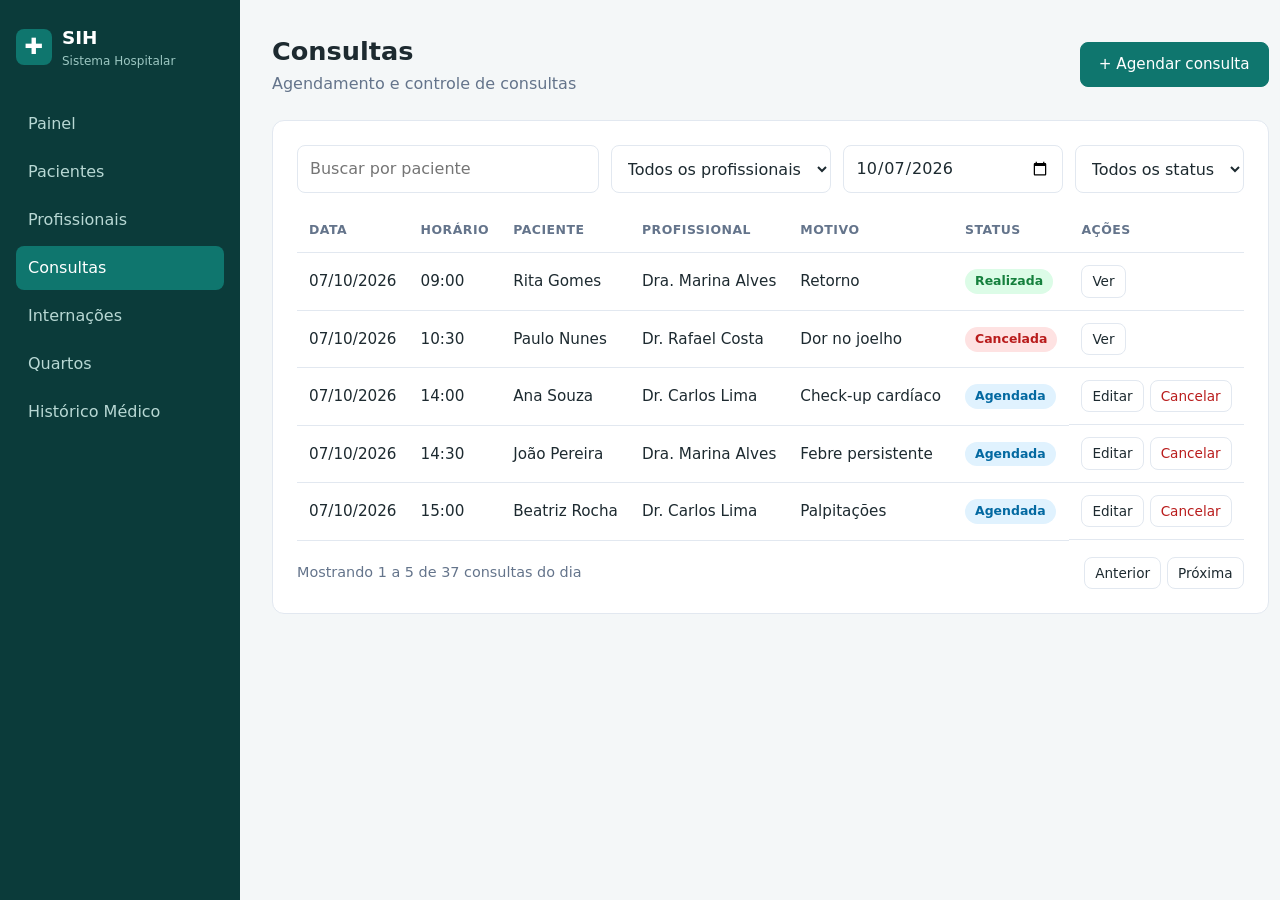
==== public/consultas.html @ 807a5f5b "feat: new html files" ====
<!DOCTYPE html>
<html lang="pt-BR">
<head>
  <meta charset="UTF-8">
  <meta name="viewport" content="width=device-width, initial-scale=1.0">
  <title>Consultas - Sistema Hospitalar</title>
  <link rel="stylesheet" href="css/style.css">
</head>
<body>
  <aside class="sidebar">
    <div class="brand"><span class="logo">✚</span><div>SIH<small>Sistema Hospitalar</small></div></div>
    <nav>
      <a href="index.html">Painel</a>
      <a href="pacientes.html">Pacientes</a>
      <a href="profissionais.html">Profissionais</a>
      <a href="consultas.html" class="active">Consultas</a>
      <a href="internacoes.html">Internações</a>
      <a href="quartos.html">Quartos</a>
      <a href="historico.html">Histórico Médico</a>
    </nav>
  </aside>

  <main>
    <div class="page-header">
      <div>
        <h1>Consultas</h1>
        <p class="subtitle">Agendamento e controle de consultas</p>
      </div>
      <a href="consulta-form.html" class="btn btn-primary">+ Agendar consulta</a>
    </div>

    <section class="card">
      <form class="toolbar">
        <input type="search" placeholder="Buscar por paciente">
        <select>
          <option>Todos os profissionais</option>
          <option>Dr. Carlos Lima</option>
          <option>Dra. Marina Alves</option>
          <option>Dr. Rafael Costa</option>
        </select>
        <input type="date" value="2026-10-07" style="flex: 0">
        <select>
          <option>Todos os status</option>
          <option>Agendada</option>
          <option>Realizada</option>
          <option>Cancelada</option>
        </select>
      </form>

      <div class="table-wrap">
        <table>
          <thead>
            <tr><th>Data</th><th>Horário</th><th>Paciente</th><th>Profissional</th><th>Motivo</th><th>Status</th><th>Ações</th></tr>
          </thead>
          <tbody>
            <tr>
              <td>07/10/2026</td><td>09:00</td><td>Rita Gomes</td><td>Dra. Marina Alves</td><td>Retorno</td>
              <td><span class="badge badge-ok">Realizada</span></td>
              <td class="actions"><a href="consulta-form.html" class="btn btn-sm">Ver</a></td>
            </tr>
            <tr>
              <td>07/10/2026</td><td>10:30</td><td>Paulo Nunes</td><td>Dr. Rafael Costa</td><td>Dor no joelho</td>
              <td><span class="badge badge-danger">Cancelada</span></td>
              <td class="actions"><a href="consulta-form.html" class="btn btn-sm">Ver</a></td>
            </tr>
            <tr>
              <td>07/10/2026</td><td>14:00</td><td>Ana Souza</td><td>Dr. Carlos Lima</td><td>Check-up cardíaco</td>
              <td><span class="badge badge-info">Agendada</span></td>
              <td class="actions"><a href="consulta-form.html" class="btn btn-sm">Editar</a><button class="btn btn-sm btn-danger">Cancelar</button></td>
            </tr>
            <tr>
              <td>07/10/2026</td><td>14:30</td><td>João Pereira</td><td>Dra. Marina Alves</td><td>Febre persistente</td>
              <td><span class="badge badge-info">Agendada</span></td>
              <td class="actions"><a href="consulta-form.html" class="btn btn-sm">Editar</a><button class="btn btn-sm btn-danger">Cancelar</button></td>
            </tr>
            <tr>
              <td>07/10/2026</td><td>15:00</td><td>Beatriz Rocha</td><td>Dr. Carlos Lima</td><td>Palpitações</td>
              <td><span class="badge badge-info">Agendada</span></td>
              <td class="actions"><a href="consulta-form.html" class="btn btn-sm">Editar</a><button class="btn btn-sm btn-danger">Cancelar</button></td>
            </tr>
          </tbody>
        </table>
      </div>

      <div class="pagination">
        <span>Mostrando 1 a 5 de 37 consultas do dia</span>
        <div class="actions"><button class="btn btn-sm">Anterior</button><button class="btn btn-sm">Próxima</button></div>
      </div>
    </section>
  </main>
</body>
</html>
---- public/css/style.css ----
:root {
  --bg: #f4f7f8;
  --surface: #ffffff;
  --text: #1d2a30;
  --muted: #64748b;
  --primary: #0f766e;
  --primary-dark: #115e59;
  --sidebar: #0b3b3a;
  --border: #e2e8f0;
  --ok: #15803d;
  --warn: #b45309;
  --danger: #b91c1c;
  --info: #0369a1;
}

* { box-sizing: border-box; margin: 0; padding: 0; }

body {
  font-family: system-ui, "Segoe UI", Roboto, Arial, sans-serif;
  background: var(--bg);
  color: var(--text);
  display: flex;
  min-height: 100vh;
  line-height: 1.5;
}

/* ===== Menu lateral ===== */
.sidebar {
  width: 240px;
  background: var(--sidebar);
  padding: 24px 16px;
  flex-shrink: 0;
}

.brand {
  display: flex;
  align-items: center;
  gap: 10px;
  color: #fff;
  font-weight: 700;
  font-size: 1.15rem;
  margin-bottom: 32px;
}

.brand small {
  display: block;
  font-weight: 400;
  font-size: 0.75rem;
  color: #9cc7c2;
}

.logo {
  width: 36px;
  height: 36px;
  border-radius: 8px;
  background: var(--primary);
  display: grid;
  place-items: center;
  font-size: 1.4rem;
}

.sidebar nav a {
  display: block;
  padding: 10px 12px;
  margin-bottom: 4px;
  border-radius: 8px;
  color: #b8d8d4;
  text-decoration: none;
}

.sidebar nav a:hover { background: rgba(255, 255, 255, 0.08); color: #fff; }
.sidebar nav a.active { background: var(--primary); color: #fff; }


main {
  flex: 1;
  padding: 32px;
  max-width: 1200px;
}

.page-header {
  display: flex;
  justify-content: space-between;
  align-items: center;
  gap: 16px;
  flex-wrap: wrap;
  margin-bottom: 24px;
}

h1 { font-size: 1.6rem; }
.subtitle { color: var(--muted); margin-top: 2px; }
.breadcrumb { color: var(--muted); font-size: 0.85rem; margin-bottom: 4px; }
.breadcrumb a { color: var(--primary); text-decoration: none; }

.card {
  background: var(--surface);
  border: 1px solid var(--border);
  border-radius: 12px;
  padding: 24px;
  margin-bottom: 24px;
}

.section-title { font-size: 1.1rem; margin-bottom: 16px; }


.btn {
  display: inline-block;
  padding: 10px 18px;
  border-radius: 8px;
  border: 1px solid var(--border);
  background: var(--surface);
  color: var(--text);
  font: inherit;
  font-size: 0.95rem;
  text-decoration: none;
  cursor: pointer;
}

.btn:hover { background: #f1f5f9; }
.btn-primary { background: var(--primary); border-color: var(--primary); color: #fff; }
.btn-primary:hover { background: var(--primary-dark); }
.btn-sm { padding: 5px 10px; font-size: 0.85rem; }
.btn-danger { color: var(--danger); }


.toolbar {
  display: flex;
  gap: 12px;
  flex-wrap: wrap;
  margin-bottom: 16px;
}

.toolbar input { flex: 1; min-width: 220px; }


.table-wrap { overflow-x: auto; }

table { width: 100%; border-collapse: collapse; }

th, td {
  text-align: left;
  padding: 12px;
  border-bottom: 1px solid var(--border);
  font-size: 0.95rem;
  white-space: nowrap;
}

th {
  color: var(--muted);
  font-size: 0.78rem;
  font-weight: 600;
  text-transform: uppercase;
  letter-spacing: 0.04em;
}

tbody tr:hover { background: #f8fafc; }
.actions { display: flex; gap: 6px; }

.pagination {
  display: flex;
  justify-content: space-between;
  align-items: center;
  margin-top: 16px;
  color: var(--muted);
  font-size: 0.9rem;
}


.badge {
  display: inline-block;
  padding: 3px 10px;
  border-radius: 999px;
  font-size: 0.78rem;
  font-weight: 600;
}

.badge-ok { background: #dcfce7; color: var(--ok); }
.badge-warn { background: #fef3c7; color: var(--warn); }
.badge-danger { background: #fee2e2; color: var(--danger); }
.badge-info { background: #e0f2fe; color: var(--info); }
.badge-muted { background: #f1f5f9; color: var(--muted); }

/* ===== Painel ===== */
.stats {
  display: grid;
  grid-template-columns: repeat(auto-fit, minmax(200px, 1fr));
  gap: 16px;
  margin-bottom: 24px;
}

.stat { margin-bottom: 0; }
.stat .label { color: var(--muted); font-size: 0.9rem; }
.stat .value { font-size: 2rem; font-weight: 700; margin-top: 4px; }
.stat .hint { margin-top: 2px; }

.grid-2 {
  display: grid;
  grid-template-columns: 1fr 1fr;
  gap: 24px;
}


.form-grid {
  display: grid;
  grid-template-columns: repeat(2, 1fr);
  gap: 18px;
}

.field { display: flex; flex-direction: column; gap: 6px; }
.field.full { grid-column: 1 / -1; }

label { font-size: 0.9rem; font-weight: 600; }
.required { color: var(--danger); }

input, select, textarea {
  padding: 10px 12px;
  border: 1px solid var(--border);
  border-radius: 8px;
  font: inherit;
  background: #fff;
  color: var(--text);
}

input:focus, select:focus, textarea:focus {
  outline: 2px solid #99d5cf;
  border-color: var(--primary);
}

textarea { min-height: 110px; resize: vertical; }

.hint { font-size: 0.8rem; color: var(--muted); }

.form-actions {
  display: flex;
  justify-content: flex-end;
  gap: 12px;
  margin-top: 24px;
}

.alert {
  padding: 12px 16px;
  border-radius: 8px;
  font-size: 0.9rem;
  margin-bottom: 18px;
}

.alert-info { background: #e0f2fe; color: var(--info); }
.alert-warn { background: #fef3c7; color: var(--warn); }


.rooms {
  display: grid;
  grid-template-columns: repeat(auto-fill, minmax(210px, 1fr));
  gap: 16px;
}

.room {
  border: 1px solid var(--border);
  border-radius: 12px;
  padding: 18px;
  background: var(--surface);
}

.room-header {
  display: flex;
  justify-content: space-between;
  align-items: center;
  margin-bottom: 8px;
}

.room-number { font-size: 1.3rem; font-weight: 700; }

.bar {
  height: 8px;
  background: #e2e8f0;
  border-radius: 999px;
  margin: 10px 0 6px;
  overflow: hidden;
}

.bar span { display: block; height: 100%; background: var(--primary); }
.bar span.full { background: var(--danger); }


.patient-info {
  display: grid;
  grid-template-columns: repeat(auto-fit, minmax(180px, 1fr));
  gap: 16px;
}

.patient-info dt { color: var(--muted); font-size: 0.8rem; }
.patient-info dd { font-weight: 600; }

.tabs { display: flex; gap: 8px; margin-bottom: 20px; flex-wrap: wrap; }

.tab {
  padding: 8px 14px;
  border-radius: 999px;
  border: 1px solid var(--border);
  background: var(--surface);
  font-size: 0.9rem;
  color: var(--text);
}

.tab.active { background: var(--primary); border-color: var(--primary); color: #fff; }

.timeline { list-style: none; border-left: 2px solid var(--border); margin-left: 8px; }

.timeline li { position: relative; padding: 0 0 24px 24px; }

.timeline li::before {
  content: "";
  position: absolute;
  left: -7px;
  top: 6px;
  width: 12px;
  height: 12px;
  border-radius: 50%;
  background: var(--primary);
}

.timeline li.internacao::before { background: var(--warn); }

.timeline .date { font-size: 0.85rem; color: var(--muted); }
.timeline h3 { font-size: 1rem; margin: 2px 0 4px; }
.timeline p { font-size: 0.92rem; }

@media (max-width: 860px) {
  body { flex-direction: column; }
  .sidebar { width: 100%; padding: 16px; }
  .brand { margin-bottom: 12px; }
  .sidebar nav { display: flex; flex-wrap: wrap; gap: 4px; }
  .sidebar nav a { margin: 0; }
  main { padding: 16px; }
  .form-grid, .grid-2 { grid-template-columns: 1fr; }
}
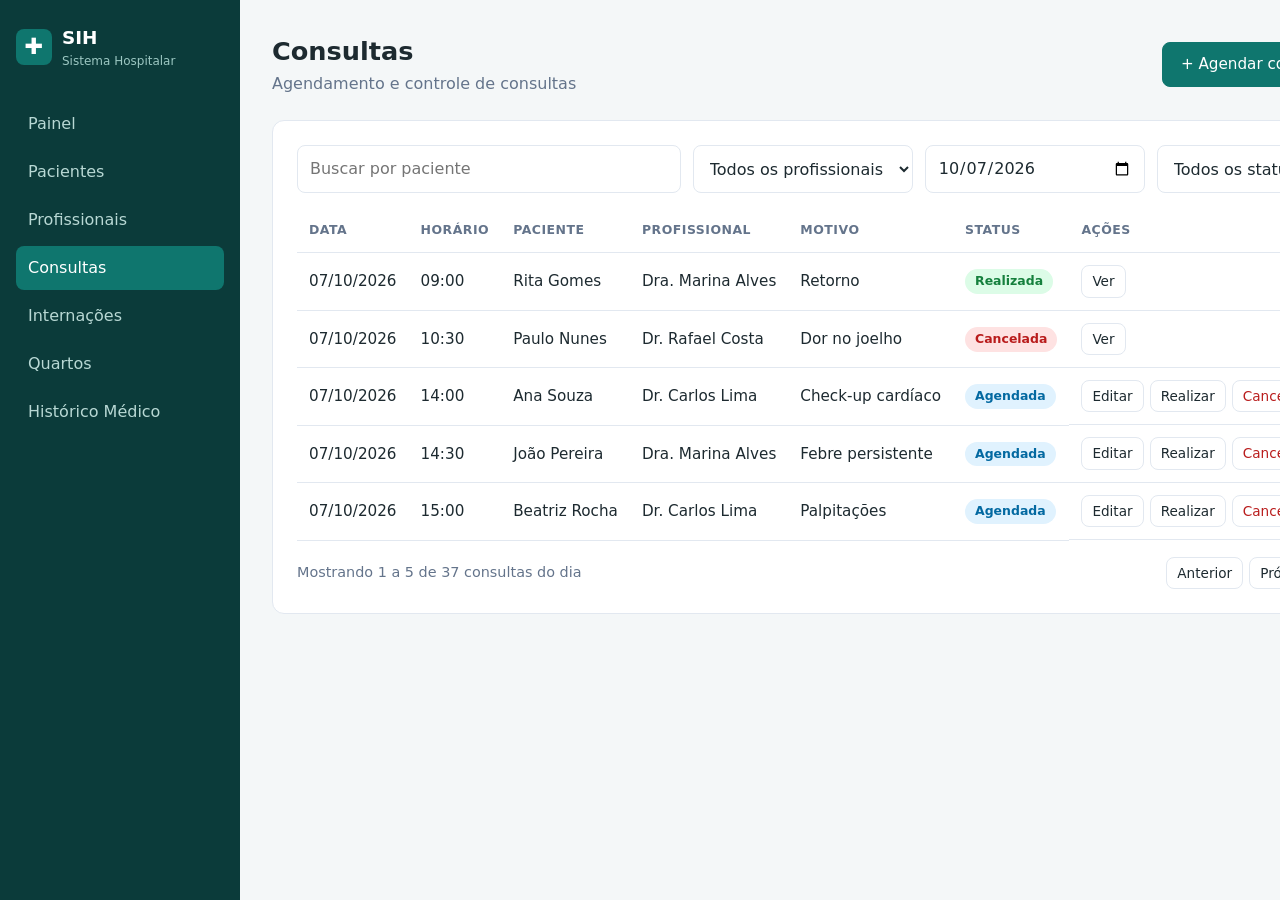
==== commit 391bee8b: "fix: Alterações no cartão CRC e nos arquivos html" ====
--- a/public/consultas.html
+++ b/public/consultas.html
@@ -66,17 +66,17 @@
             <tr>
               <td>07/10/2026</td><td>14:00</td><td>Ana Souza</td><td>Dr. Carlos Lima</td><td>Check-up cardíaco</td>
               <td><span class="badge badge-info">Agendada</span></td>
-              <td class="actions"><a href="consulta-form.html" class="btn btn-sm">Editar</a><button class="btn btn-sm btn-danger">Cancelar</button></td>
+              <td class="actions"><a href="consulta-form.html" class="btn btn-sm">Editar</a><a href="consulta-form.html" class="btn btn-sm">Realizar</a><button class="btn btn-sm btn-danger">Cancelar</button></td>
             </tr>
             <tr>
               <td>07/10/2026</td><td>14:30</td><td>João Pereira</td><td>Dra. Marina Alves</td><td>Febre persistente</td>
               <td><span class="badge badge-info">Agendada</span></td>
-              <td class="actions"><a href="consulta-form.html" class="btn btn-sm">Editar</a><button class="btn btn-sm btn-danger">Cancelar</button></td>
+              <td class="actions"><a href="consulta-form.html" class="btn btn-sm">Editar</a><a href="consulta-form.html" class="btn btn-sm">Realizar</a><button class="btn btn-sm btn-danger">Cancelar</button></td>
             </tr>
             <tr>
               <td>07/10/2026</td><td>15:00</td><td>Beatriz Rocha</td><td>Dr. Carlos Lima</td><td>Palpitações</td>
               <td><span class="badge badge-info">Agendada</span></td>
-              <td class="actions"><a href="consulta-form.html" class="btn btn-sm">Editar</a><button class="btn btn-sm btn-danger">Cancelar</button></td>
+              <td class="actions"><a href="consulta-form.html" class="btn btn-sm">Editar</a><a href="consulta-form.html" class="btn btn-sm">Realizar</a><button class="btn btn-sm btn-danger">Cancelar</button></td>
             </tr>
           </tbody>
         </table>
@@ -89,4 +89,4 @@
     </section>
   </main>
 </body>
-</html>
+</html>
